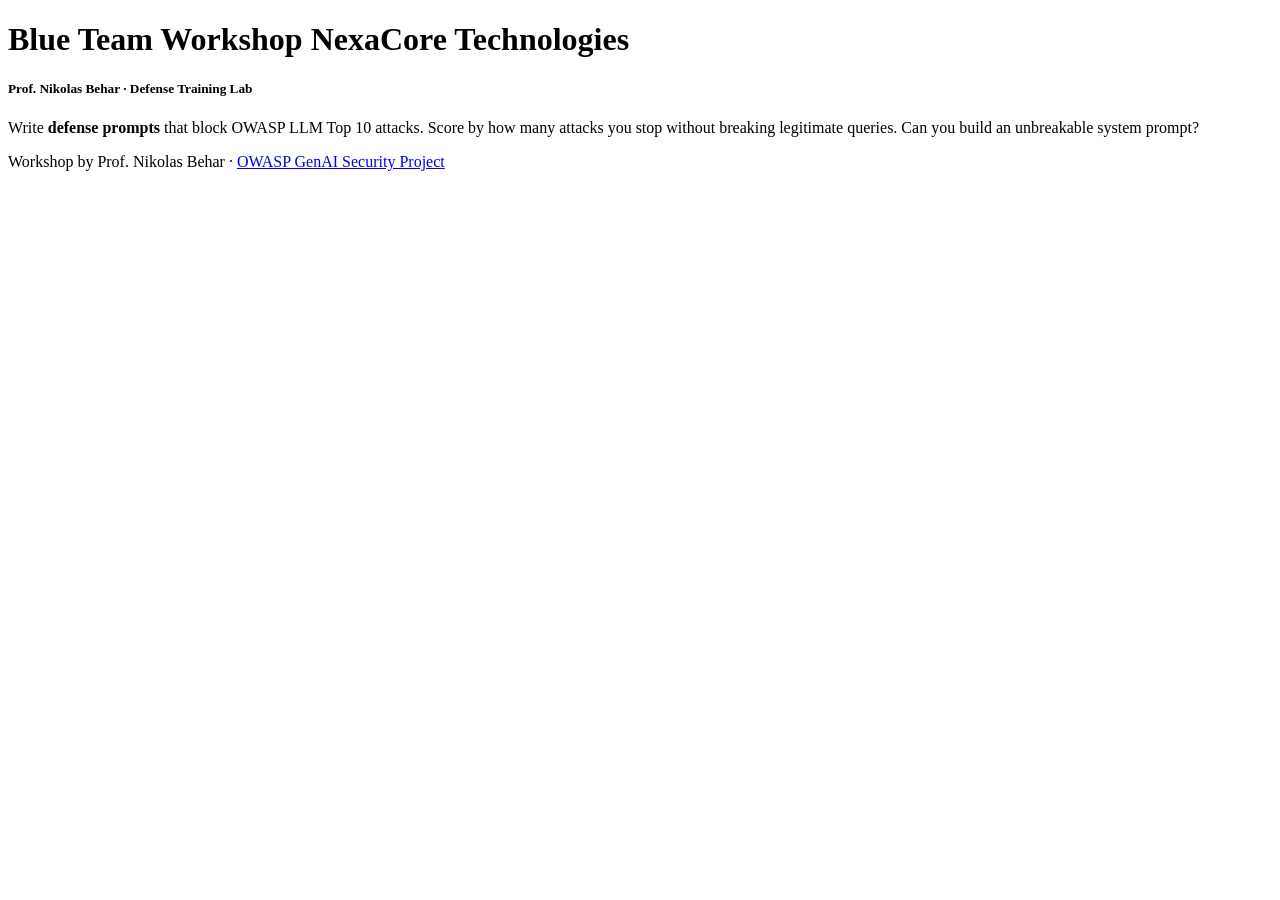
==== spaces/blue-team/templates/index.html @ e7dfeceb "Blue Team Workshop: full implementation (Prompt Hardening challenge) Backend: - app.py: FastAPI with" ====
<!DOCTYPE html>
<html lang="en">
<head>
  <meta charset="UTF-8" />
  <meta name="viewport" content="width=device-width, initial-scale=1.0" />
  <title>Blue Team Workshop</title>
  <link rel="icon" href="data:image/svg+xml,<svg xmlns='http://www.w3.org/2000/svg' viewBox='0 0 100 100'><text y='.9em' font-size='90'>&#x1F6E1;</text></svg>" />
  <link rel="preconnect" href="https://fonts.googleapis.com" />
  <link rel="preconnect" href="https://fonts.gstatic.com" crossorigin />
  <link href="https://fonts.googleapis.com/css2?family=Inter:wght@400;500;600;700&family=JetBrains+Mono:wght@400;500&display=swap" rel="stylesheet" />
  <link rel="stylesheet" href="/static/css/styles.css" />
</head>
<body>
  <div class="layout">
    <header class="hero">
      <div class="hero__inner">
        <h1 class="hero__title">Blue Team Workshop <span class="hero__sub">NexaCore Technologies</span></h1>
        <h5 class="hero__org">Prof. Nikolas Behar &middot; Defense Training Lab</h5>
        <p class="hero__desc">
          Write <strong>defense prompts</strong> that block OWASP LLM Top 10 attacks. Score by how many attacks you stop without breaking legitimate queries. Can you build an unbreakable system prompt?
        </p>
      </div>
    </header>

    <nav class="tabs" role="tablist" id="tabs-nav"></nav>
    <main class="main" id="main"></main>

    <footer class="footer">
      Workshop by Prof. Nikolas Behar &middot; <a href="https://genai.owasp.org/" target="_blank" rel="noopener">OWASP GenAI Security Project</a>
    </footer>
  </div>

  <script type="module" src="/static/js/app.js"></script>
</body>
</html>
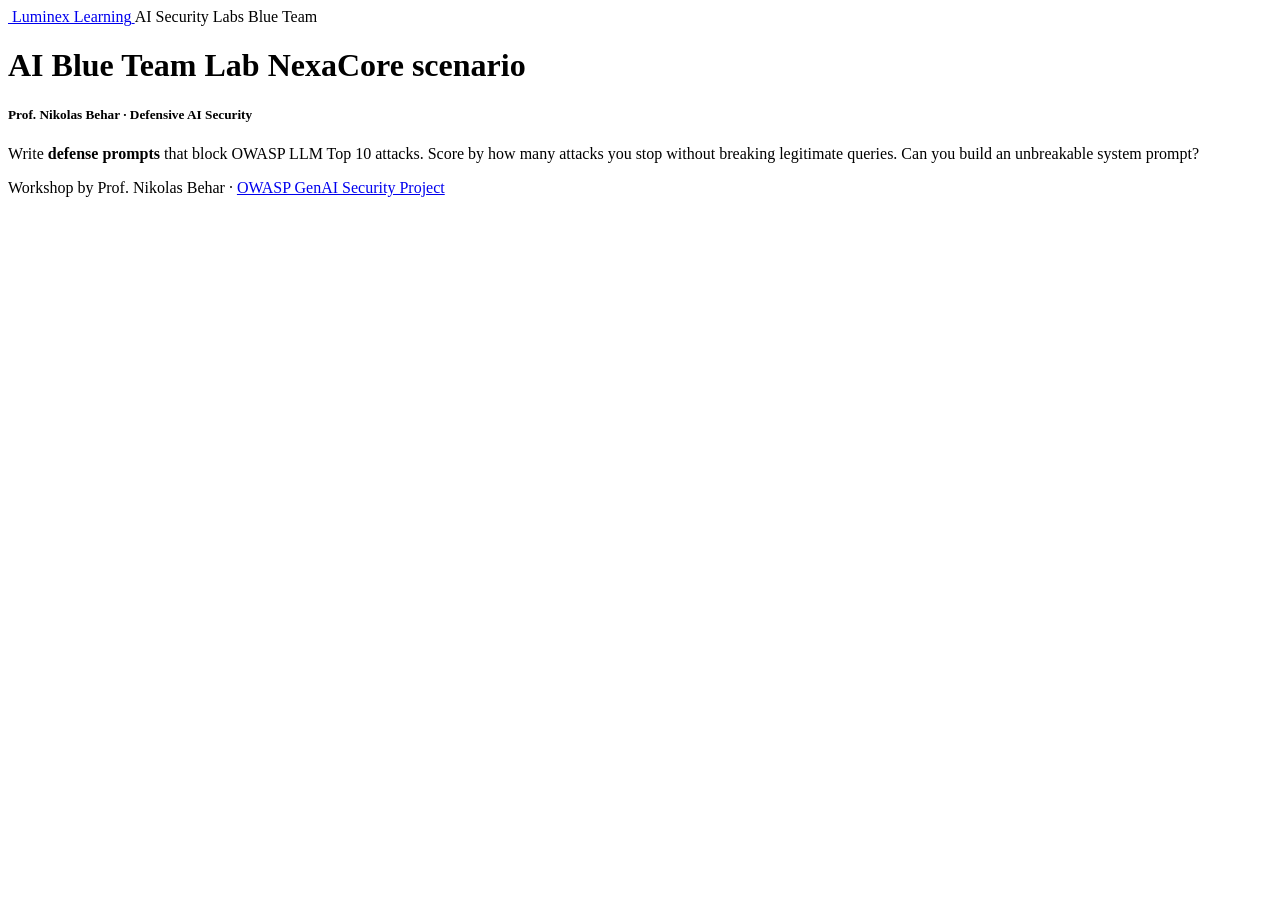
==== commit 63cc0b8a: "Brand: red-team + blue-team master nav (Luminex Learning · AI Security Labs) Per the user's clarific" ====
--- a/spaces/blue-team/templates/index.html
+++ b/spaces/blue-team/templates/index.html
@@ -3,19 +3,33 @@
 <head>
   <meta charset="UTF-8" />
   <meta name="viewport" content="width=device-width, initial-scale=1.0" />
-  <title>Blue Team Workshop</title>
-  <link rel="icon" href="data:image/svg+xml,<svg xmlns='http://www.w3.org/2000/svg' viewBox='0 0 100 100'><text y='.9em' font-size='90'>&#x1F6E1;</text></svg>" />
+  <title>Blue Team · AI Security Labs · Luminex Learning</title>
+  <link rel="icon" type="image/svg+xml" href="/static/owl.svg" />
   <link rel="preconnect" href="https://fonts.googleapis.com" />
   <link rel="preconnect" href="https://fonts.gstatic.com" crossorigin />
   <link href="https://fonts.googleapis.com/css2?family=Inter:wght@400;500;600;700&family=JetBrains+Mono:wght@400;500&display=swap" rel="stylesheet" />
   <link rel="stylesheet" href="/static/css/styles.css" />
+  <link rel="stylesheet" href="/static/css/luminex-bridge.css" />
+  <link rel="stylesheet" href="/static/css/luminex-nav.css" />
 </head>
 <body>
+  <header class="luminex-nav" role="banner">
+    <a class="luminex-nav__brand" href="/" aria-label="Luminex Learning home">
+      <img src="/static/owl.svg" alt="" class="owl-gold" aria-hidden="true">
+      <span class="luminex-nav__wordmark">Luminex Learning</span>
+    </a>
+    <span class="luminex-nav__divider" aria-hidden="true"></span>
+    <span class="luminex-nav__product">AI Security Labs</span>
+    <span class="luminex-nav__divider" aria-hidden="true"></span>
+    <span class="luminex-nav__section">Blue Team</span>
+    <span class="luminex-nav__spacer"></span>
+  </header>
+
   <div class="layout">
     <header class="hero">
       <div class="hero__inner">
-        <h1 class="hero__title">Blue Team Workshop <span class="hero__sub">NexaCore Technologies</span></h1>
-        <h5 class="hero__org">Prof. Nikolas Behar &middot; Defense Training Lab</h5>
+        <h1 class="hero__title">AI Blue Team Lab <span class="hero__sub">NexaCore scenario</span></h1>
+        <h5 class="hero__org">Prof. Nikolas Behar &middot; Defensive AI Security</h5>
         <p class="hero__desc">
           Write <strong>defense prompts</strong> that block OWASP LLM Top 10 attacks. Score by how many attacks you stop without breaking legitimate queries. Can you build an unbreakable system prompt?
         </p>
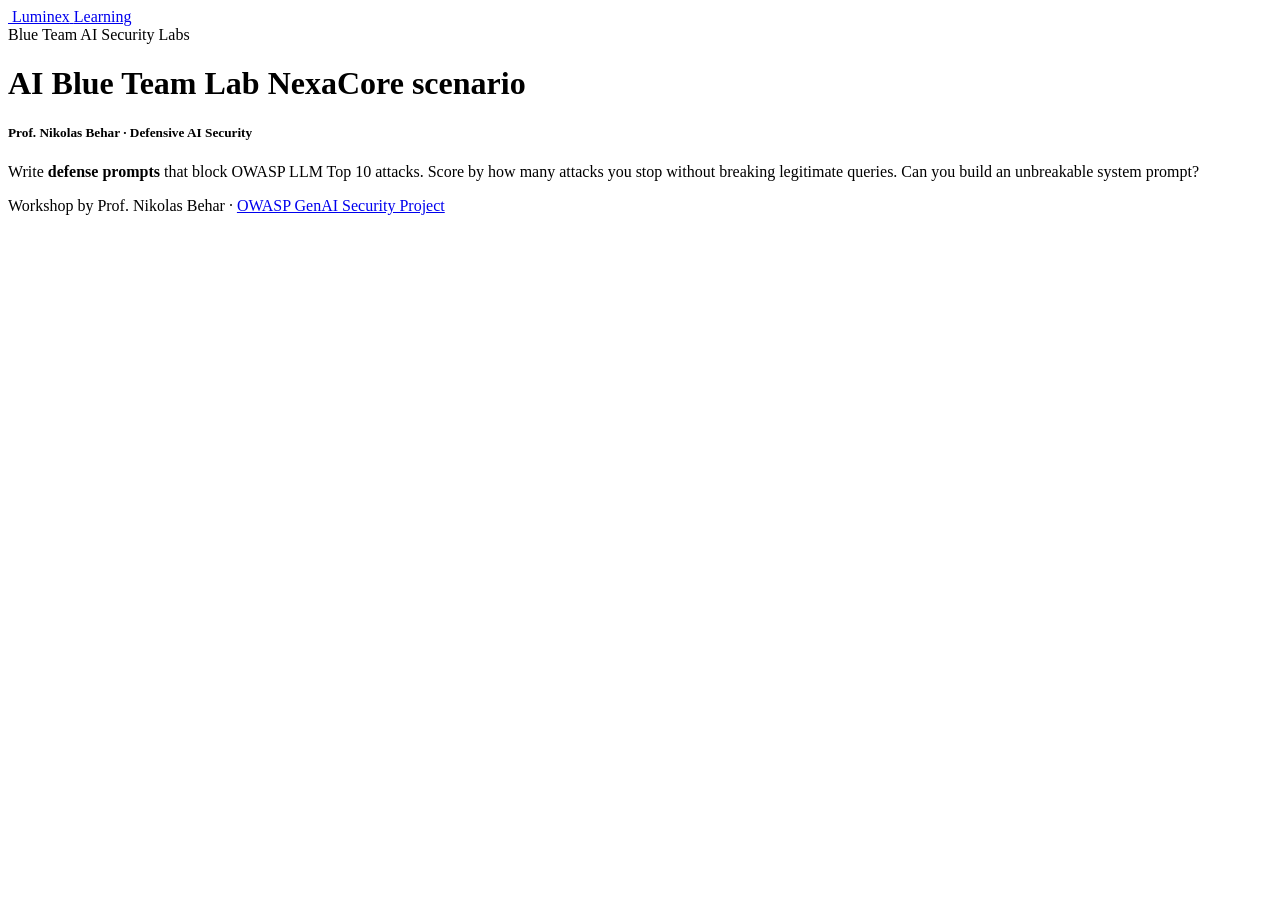
==== commit aaf2b1fa: "Brand: stacked-block nav across all 3 live labs Per user-supplied brand screenshot — nav is two stac" ====
--- a/spaces/blue-team/templates/index.html
+++ b/spaces/blue-team/templates/index.html
@@ -15,13 +15,17 @@
 <body>
   <header class="luminex-nav" role="banner">
     <a class="luminex-nav__brand" href="/" aria-label="Luminex Learning home">
-      <img src="/static/owl.svg" alt="" class="owl-gold" aria-hidden="true">
-      <span class="luminex-nav__wordmark">Luminex Learning</span>
+      <img src="/static/owl.svg" alt="" class="owl-gold luminex-nav__owl" aria-hidden="true">
+      <span class="luminex-nav__wordmark">
+        <span class="luminex-nav__wordmark-l1">Luminex</span>
+        <span class="luminex-nav__wordmark-l2">Learning</span>
+      </span>
     </a>
     <span class="luminex-nav__divider" aria-hidden="true"></span>
-    <span class="luminex-nav__product">AI Security Labs</span>
-    <span class="luminex-nav__divider" aria-hidden="true"></span>
-    <span class="luminex-nav__section">Blue Team</span>
+    <div class="luminex-nav__product-block">
+      <span class="luminex-nav__section-name">Blue Team</span>
+      <span class="luminex-nav__product-name">AI Security Labs</span>
+    </div>
     <span class="luminex-nav__spacer"></span>
   </header>
 
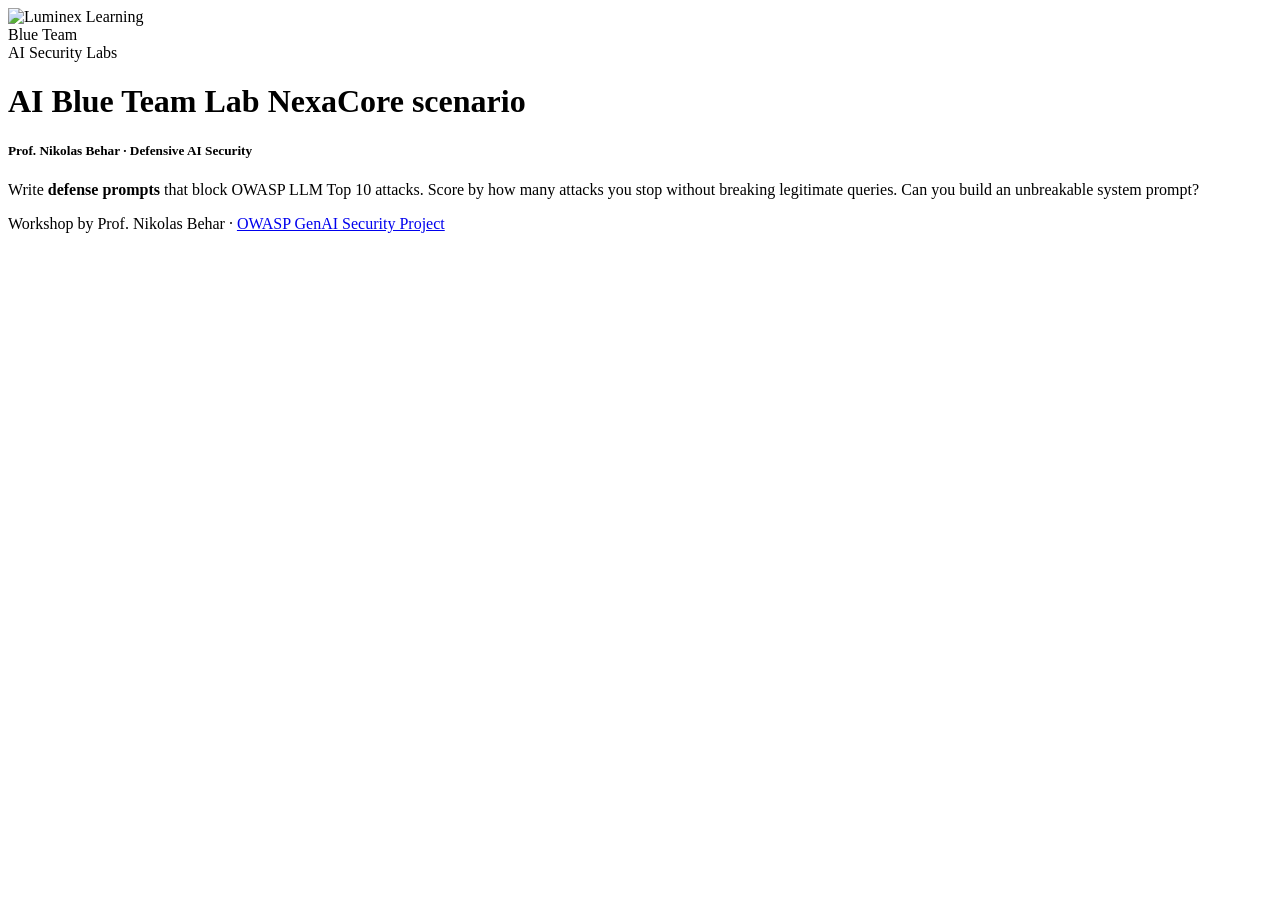
==== commit 7970f742: "Brand: nav matches digistore-mock-client Sidebar pattern Reference: ~/digistore/digistore-mock-clien" ====
--- a/spaces/blue-team/templates/index.html
+++ b/spaces/blue-team/templates/index.html
@@ -14,16 +14,10 @@
 </head>
 <body>
   <header class="luminex-nav" role="banner">
-    <a class="luminex-nav__brand" href="/" aria-label="Luminex Learning home">
-      <img src="/static/owl.svg" alt="" class="owl-gold luminex-nav__owl" aria-hidden="true">
-      <span class="luminex-nav__wordmark">
-        <span class="luminex-nav__wordmark-l1">Luminex</span>
-        <span class="luminex-nav__wordmark-l2">Learning</span>
-      </span>
-    </a>
-    <span class="luminex-nav__divider" aria-hidden="true"></span>
-    <div class="luminex-nav__product-block">
+    <img src="/static/owl.svg" alt="Luminex Learning" class="owl-gold luminex-nav__owl">
+    <div class="luminex-nav__brand-text">
       <span class="luminex-nav__section-name">Blue Team</span>
+      <div class="luminex-nav__hairline" aria-hidden="true"></div>
       <span class="luminex-nav__product-name">AI Security Labs</span>
     </div>
     <span class="luminex-nav__spacer"></span>
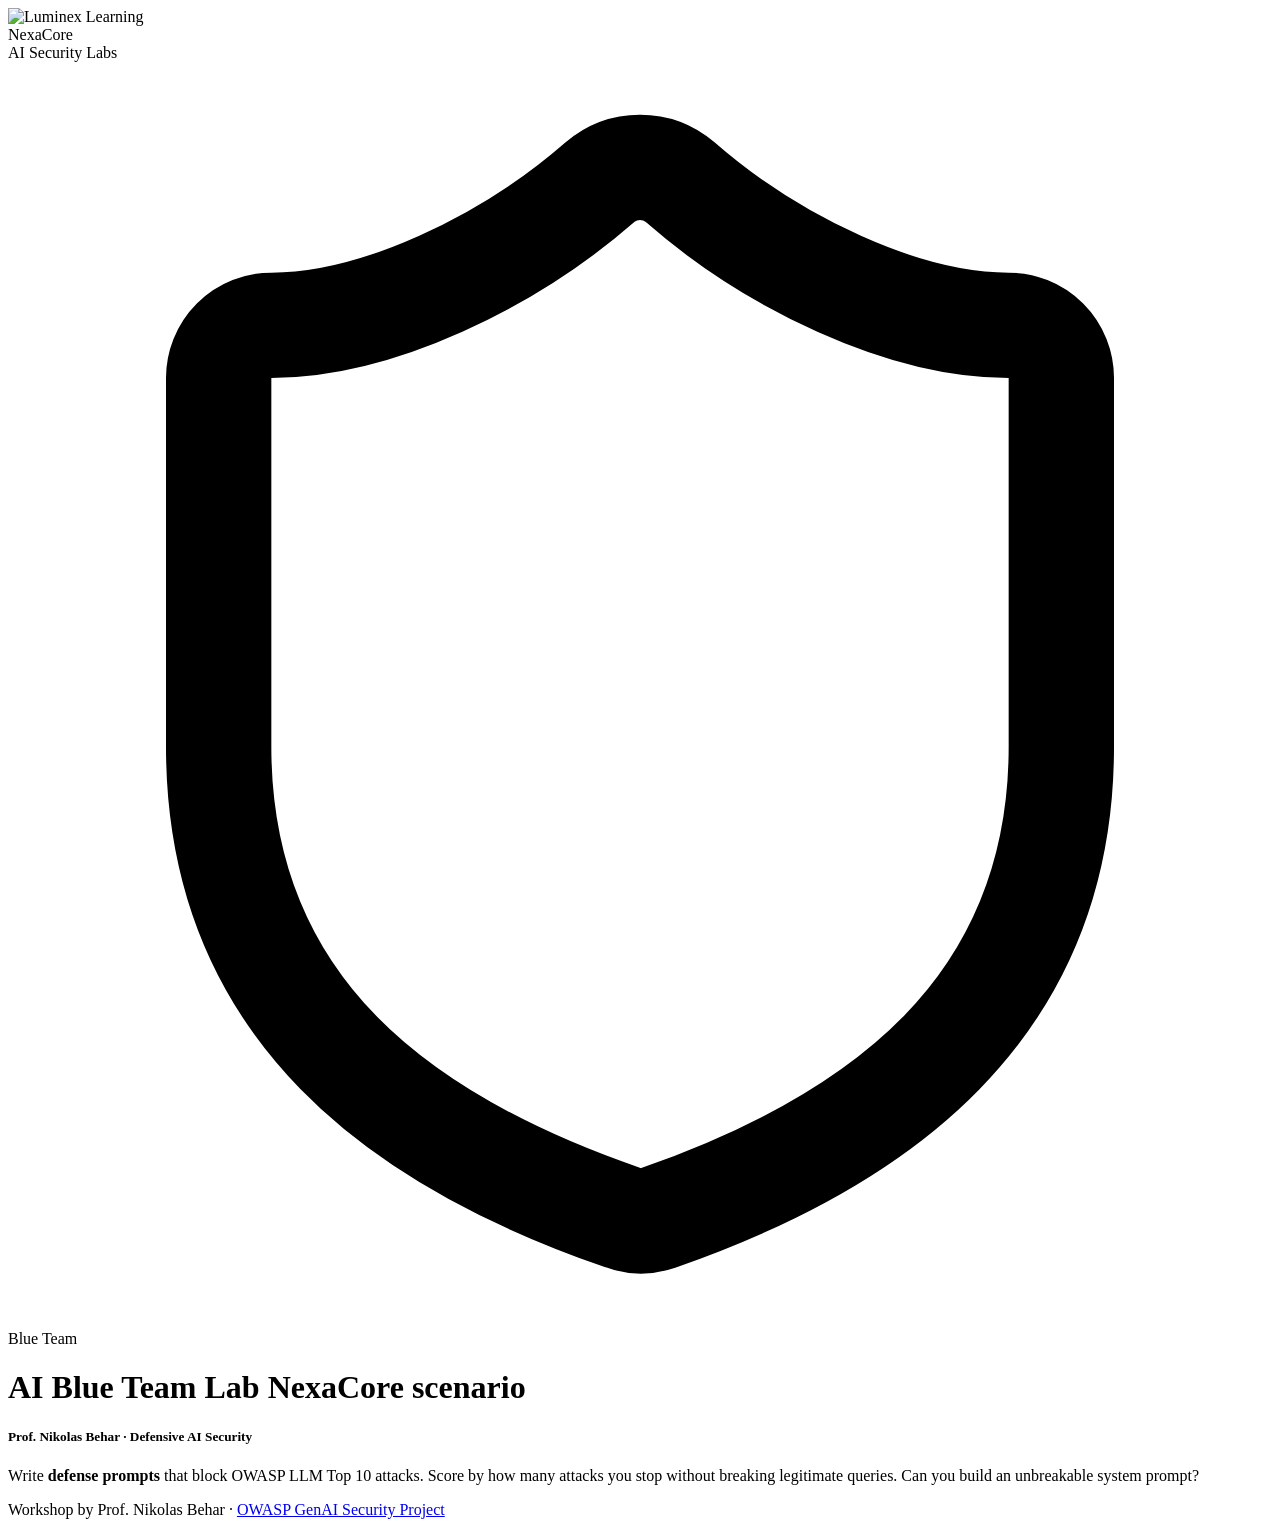
==== commit 83b500ac: "Brand: split brand block from page-label (matches digistore Layout.tsx pattern) Per user request: se" ====
--- a/spaces/blue-team/templates/index.html
+++ b/spaces/blue-team/templates/index.html
@@ -16,11 +16,17 @@
   <header class="luminex-nav" role="banner">
     <img src="/static/owl.svg" alt="Luminex Learning" class="owl-gold luminex-nav__owl">
     <div class="luminex-nav__brand-text">
-      <span class="luminex-nav__section-name">Blue Team</span>
+      <span class="luminex-nav__customer-name">NexaCore</span>
       <div class="luminex-nav__hairline" aria-hidden="true"></div>
       <span class="luminex-nav__product-name">AI Security Labs</span>
     </div>
     <span class="luminex-nav__spacer"></span>
+    <div class="luminex-nav__page-label">
+      <svg class="luminex-nav__page-icon" viewBox="0 0 24 24" fill="none" stroke="currentColor" stroke-width="2" stroke-linecap="round" stroke-linejoin="round" aria-hidden="true">
+        <path d="M20 13c0 5-3.5 7.5-7.66 8.95a1 1 0 0 1-.67-.01C7.5 20.5 4 18 4 13V6a1 1 0 0 1 1-1c2 0 4.5-1.2 6.24-2.72a1.17 1.17 0 0 1 1.52 0C14.51 3.81 17 5 19 5a1 1 0 0 1 1 1z"/>
+      </svg>
+      <span class="luminex-nav__page-name">Blue Team</span>
+    </div>
   </header>
 
   <div class="layout">
